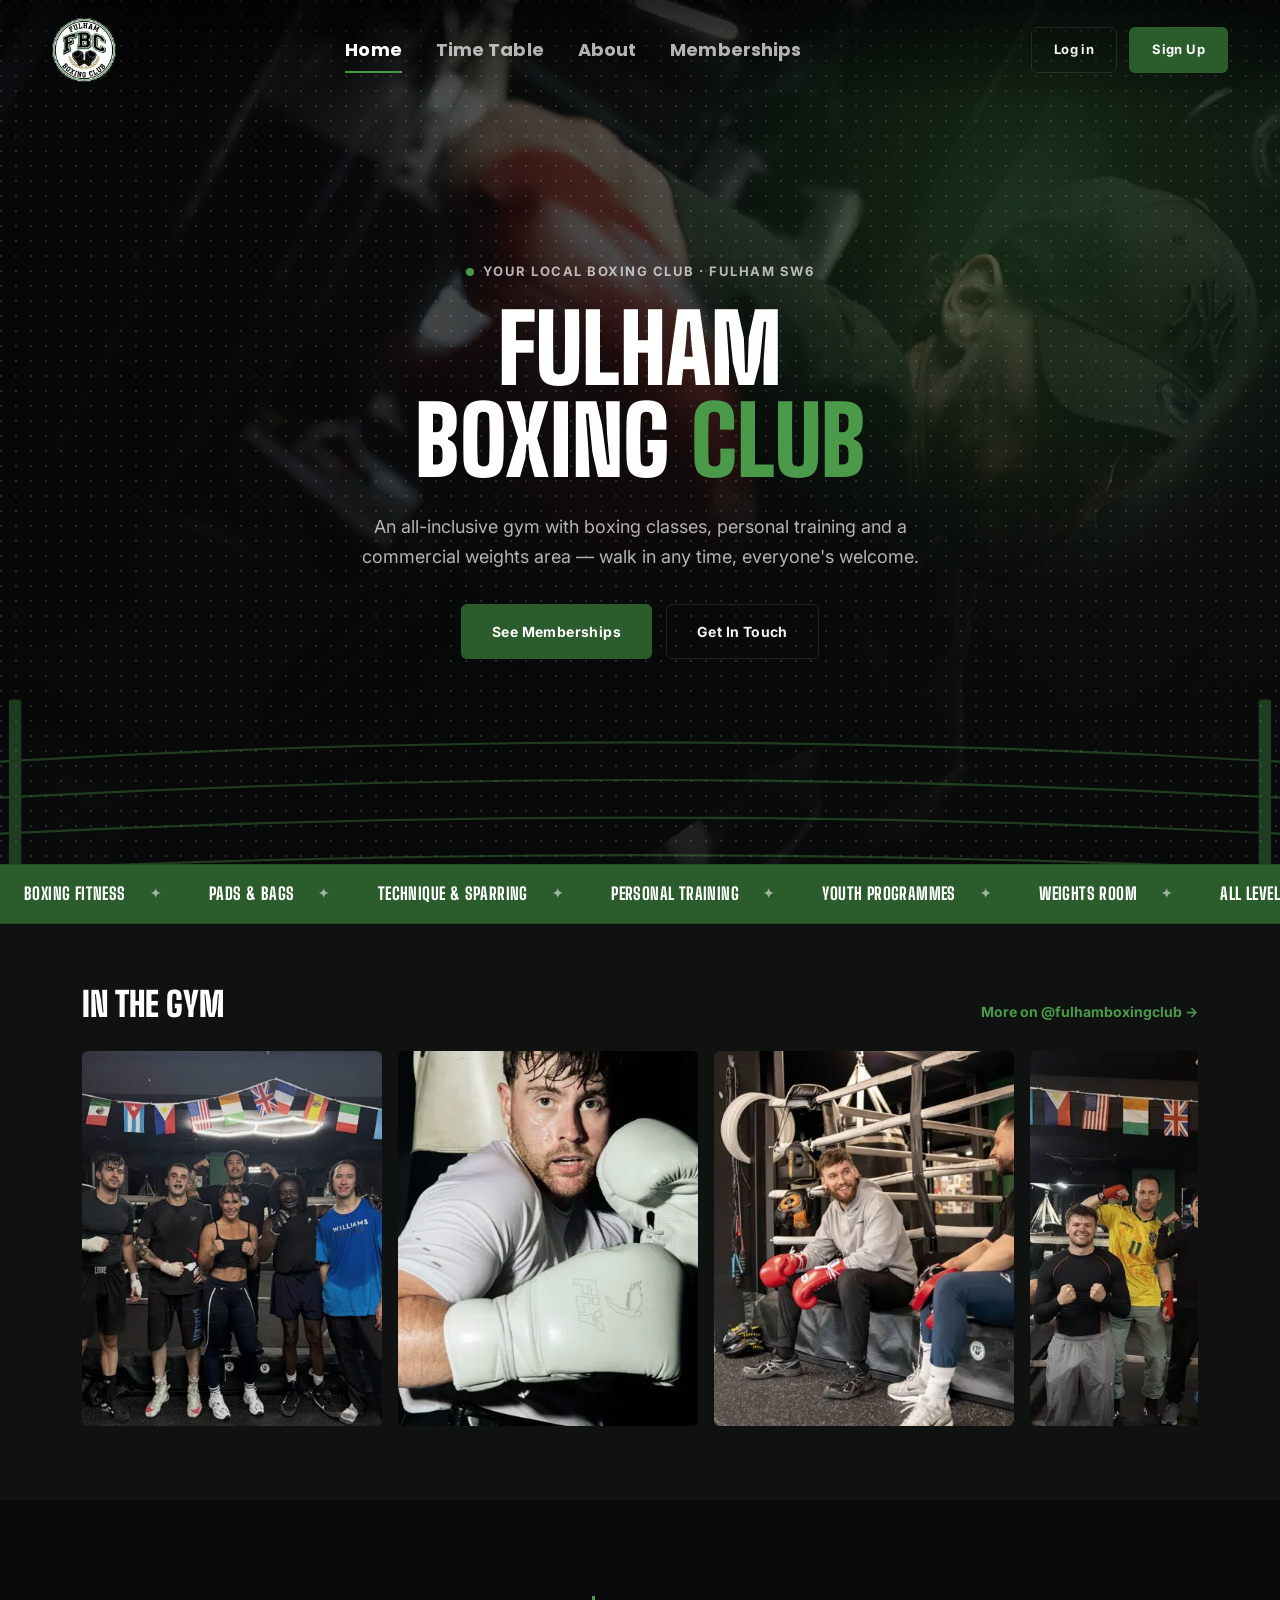
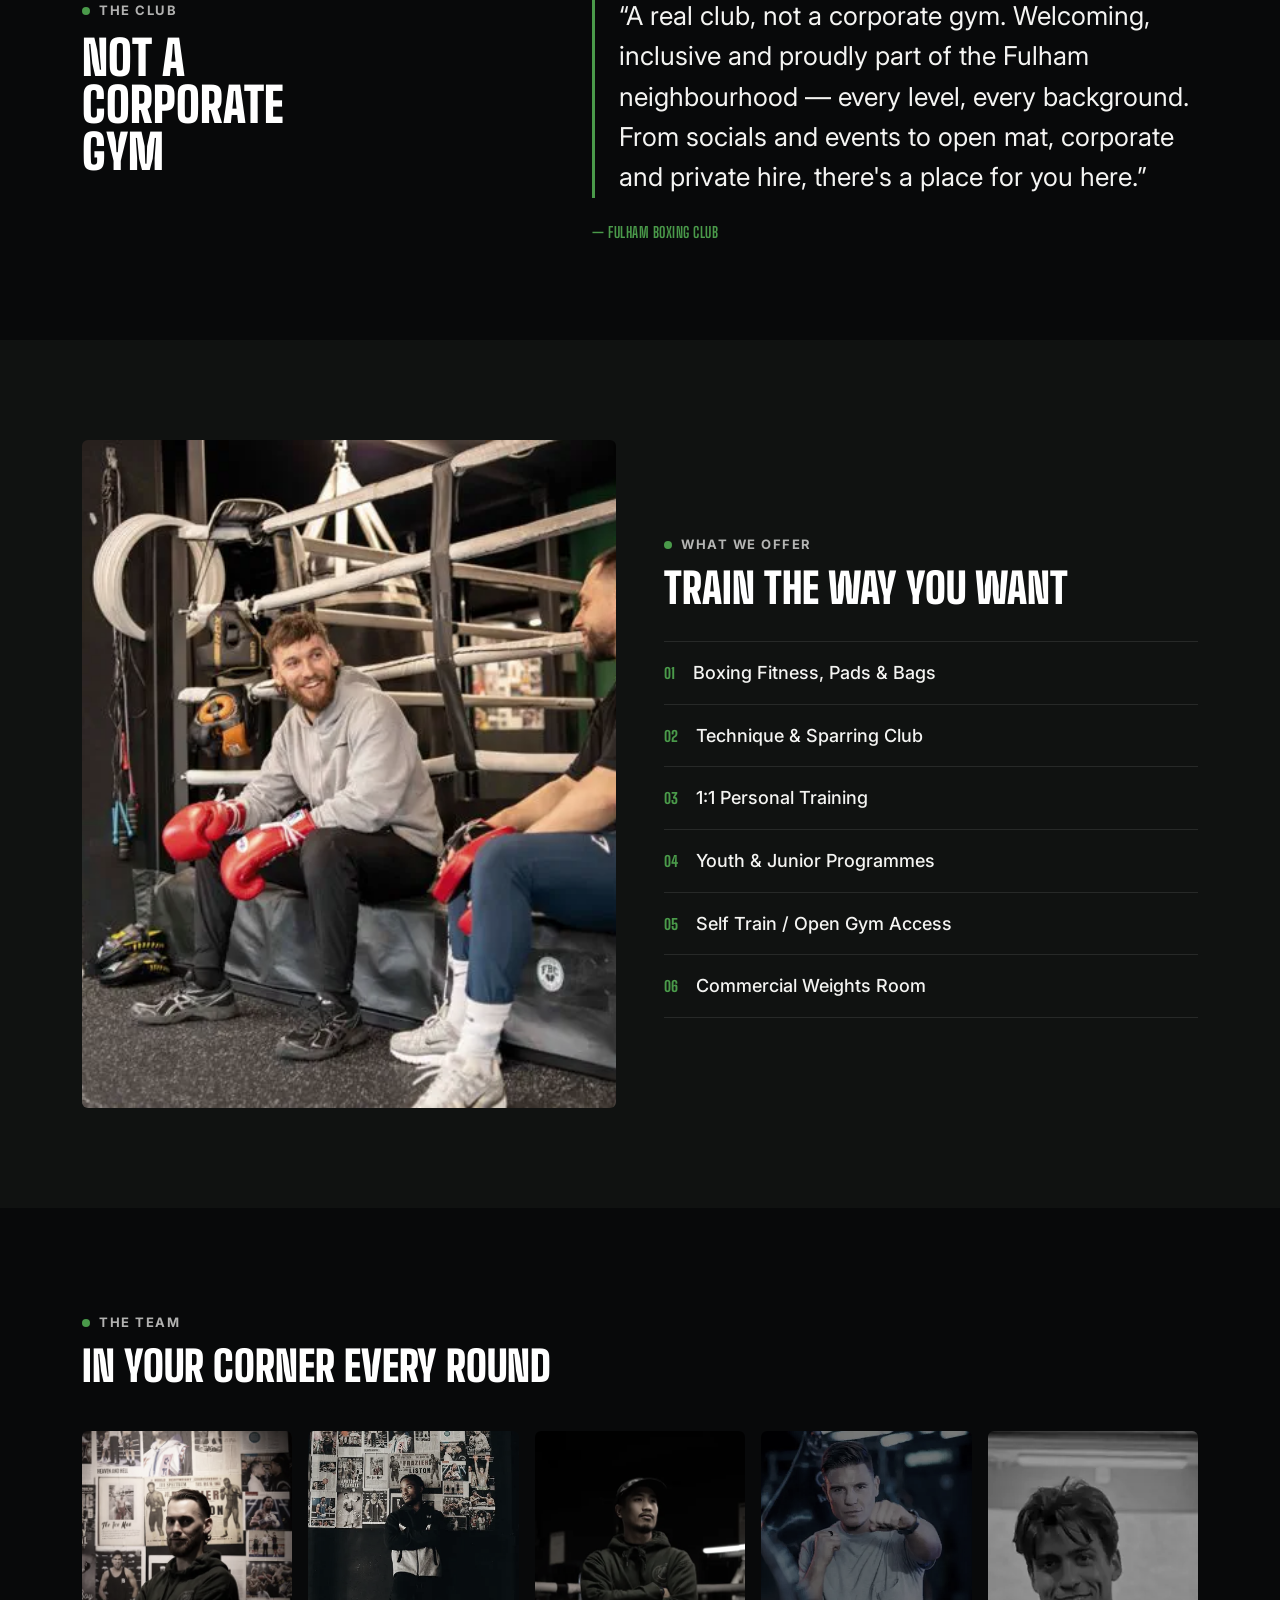
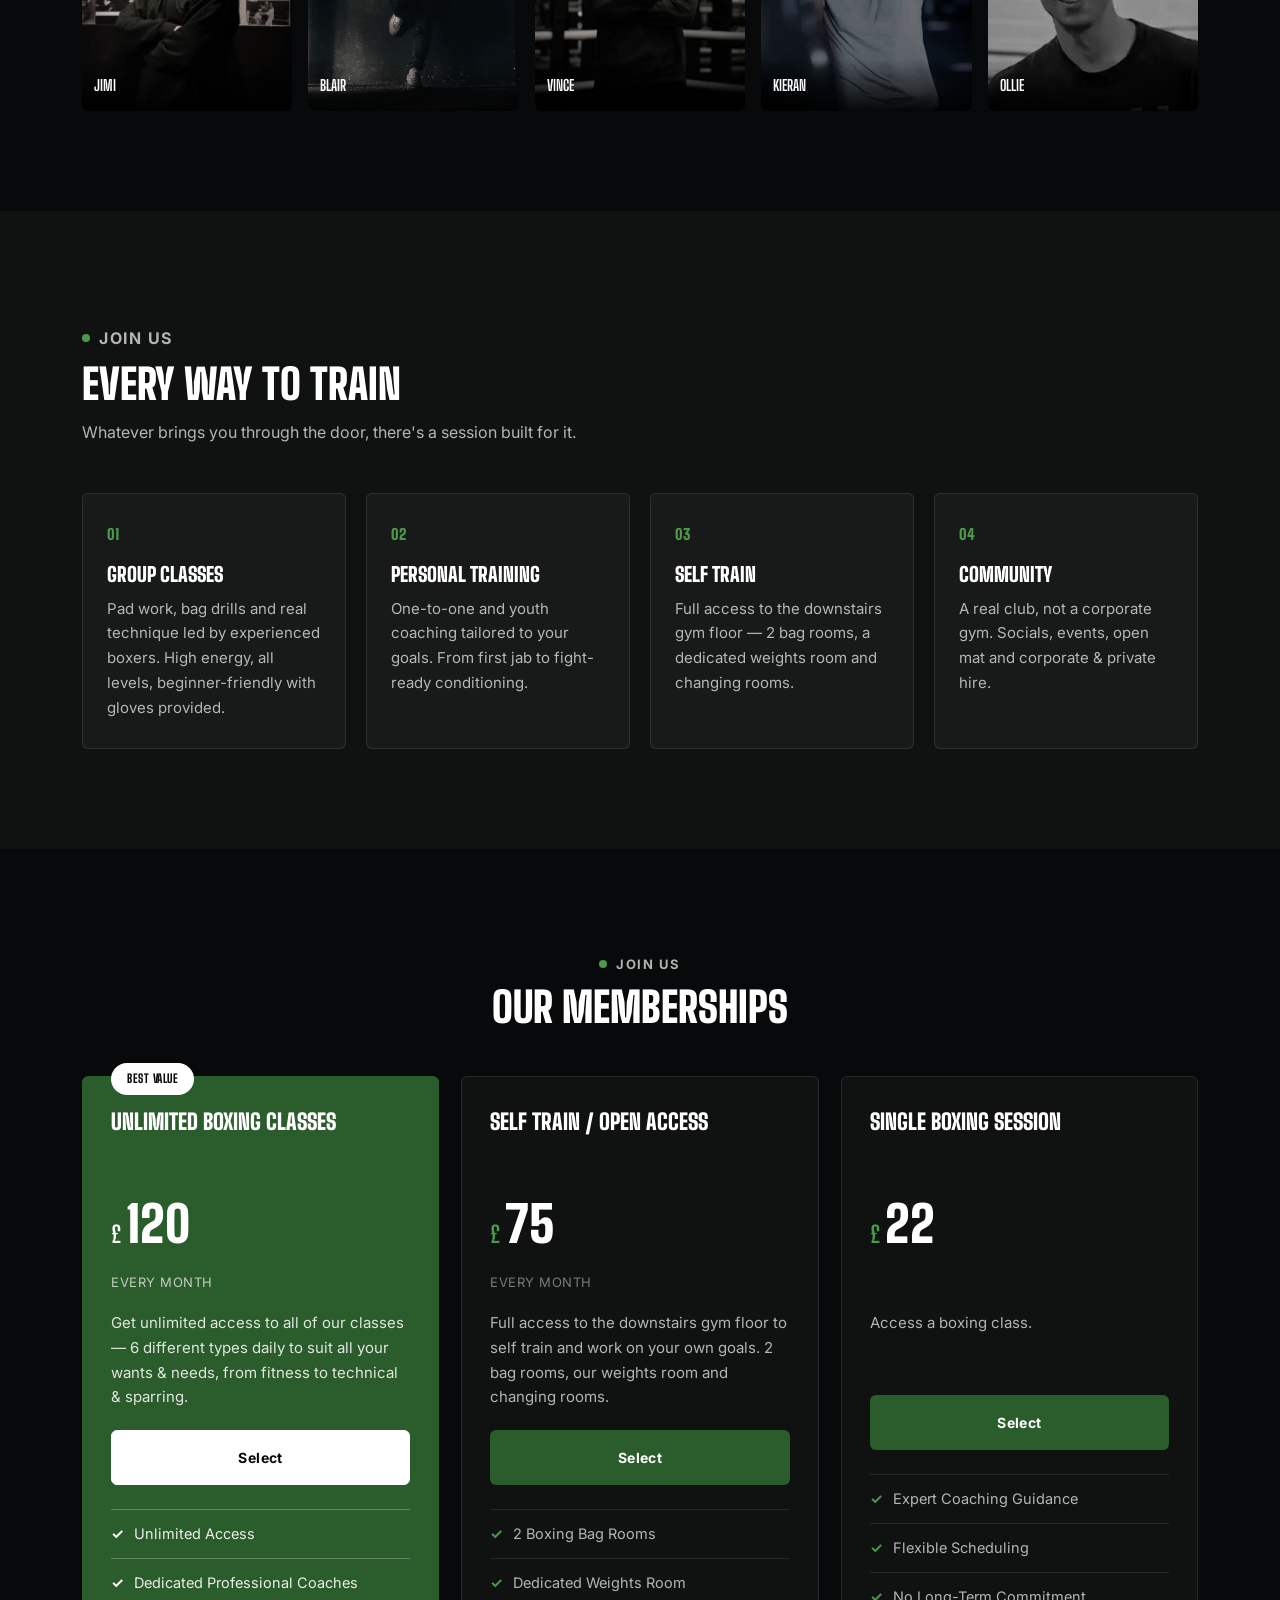
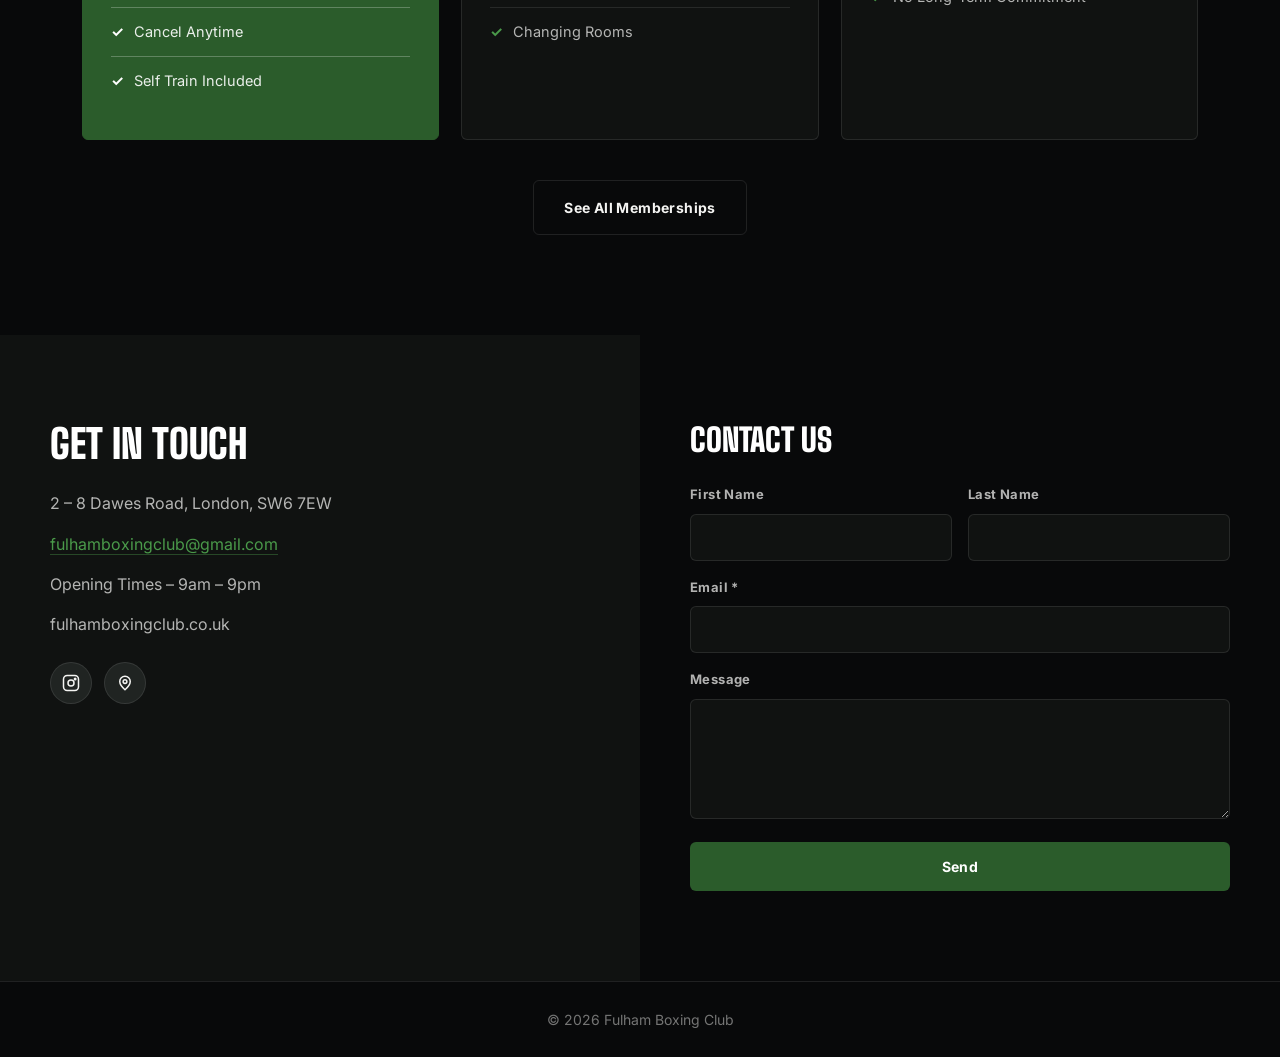
==== index.html @ ffc12f21 "Initial commit: Fulham Boxing Club website Static site for Fulham Boxing Club with boxing-themed her" ====
<!DOCTYPE html>
<html lang="en">
<head>
<meta charset="UTF-8">
<meta name="viewport" content="width=device-width, initial-scale=1.0">
<title>Fulham Boxing Club — Boxing, Personal Training &amp; Community in Fulham</title>
<meta name="description" content="Fulham Boxing Club is an all inclusive gym with Boxing classes, personal training and commercial weights area.">
<link rel="icon" href="assets/img/logo-roundel.webp">
<link rel="preconnect" href="https://fonts.googleapis.com">
<link rel="preconnect" href="https://fonts.gstatic.com" crossorigin>
<link href="https://fonts.googleapis.com/css2?family=Big+Shoulders+Display:wght@700;800;900&family=Inter:wght@400;500;600;700&family=Poppins:wght@600;700&display=swap" rel="stylesheet">
<link rel="stylesheet" href="css/style.css?v=1790343245">
</head>
<body>

<!-- ============ HEADER / NAV ============ -->
<header class="site-header" id="siteHeader">
  <div class="header-inner">
    <a href="index.html" class="brand">
      <img src="assets/img/logo-roundel.webp" alt="Fulham Boxing Club badge">
    </a>

    <nav class="main-nav">
      <a href="index.html" class="active">Home</a>
      <a href="timetable.html">Time Table</a>
      <a href="about.html">About</a>
      <a href="memberships.html">Memberships</a>
    </nav>

    <div class="header-actions">
      <a href="login.html" class="btn btn-outline btn-sm">Log in</a>
      <a href="signup.html" class="btn btn-primary btn-sm">Sign Up</a>
      <button class="burger" id="burger" aria-label="Toggle menu">
        <span></span><span></span><span></span>
      </button>
    </div>
  </div>
</header>

<div class="mobile-overlay" id="mobileOverlay"></div>
<div class="mobile-menu" id="mobileMenu">
  <a href="index.html">Home</a>
  <a href="timetable.html">Time Table</a>
  <a href="about.html">About</a>
  <a href="memberships.html">Memberships</a>
  <a href="login.html">Log in</a>
  <a href="signup.html" class="btn btn-primary">Sign Up</a>
</div>

<!-- ============ HERO ============ -->
<section class="hero">
  <div class="hero-bg">
    <img src="assets/img/hero-home.webp" alt="">
    <div class="hero-bg-overlay"></div>
  </div>
  <div class="hero-texture"></div>
  <svg class="hero-ring" viewBox="0 0 1440 700" preserveAspectRatio="none" aria-hidden="true">
    <path d="M-40 560 Q 720 500 1480 560" fill="none" stroke="currentColor" stroke-width="3"/>
    <path d="M-40 610 Q 720 555 1480 610" fill="none" stroke="currentColor" stroke-width="3"/>
    <path d="M-40 660 Q 720 610 1480 660" fill="none" stroke="currentColor" stroke-width="3"/>
    <path d="M-40 710 Q 720 665 1480 710" fill="none" stroke="currentColor" stroke-width="3"/>
    <rect x="10" y="470" width="14" height="260" rx="4" fill="currentColor"/>
    <rect x="1416" y="470" width="14" height="260" rx="4" fill="currentColor"/>
  </svg>
  <div class="hero-glow"></div>
  <div class="container hero-inner">
    <div class="hero-copy">
      <p class="eyebrow reveal is-visible">Your Local Boxing Club · Fulham SW6</p>
      <h1 class="reveal is-visible reveal-delay-1">Fulham<br>Boxing <span class="accent">Club</span></h1>
      <p class="hero-sub reveal is-visible reveal-delay-2">An all-inclusive gym with boxing classes, personal training and a commercial weights area &mdash; walk in any time, everyone's welcome.</p>
      <div class="hero-ctas reveal is-visible reveal-delay-3">
        <a href="memberships.html" class="btn btn-primary">See Memberships</a>
        <a href="#contact" class="btn btn-outline">Get In Touch</a>
      </div>
    </div>
  </div>
</section>

<!-- ============ TICKER ============ -->
<div class="ticker">
  <div class="ticker-track">
    <span>Boxing Fitness</span><span>Pads &amp; Bags</span><span>Technique &amp; Sparring</span><span>Personal Training</span><span>Youth Programmes</span><span>Weights Room</span><span>All Levels Welcome</span><span>Open 9am–9pm</span>
    <span>Boxing Fitness</span><span>Pads &amp; Bags</span><span>Technique &amp; Sparring</span><span>Personal Training</span><span>Youth Programmes</span><span>Weights Room</span><span>All Levels Welcome</span><span>Open 9am–9pm</span>
  </div>
</div>

<!-- ============ GALLERY (carousel, beneath hero) ============ -->
<section class="gallery">
  <div class="container">
    <div class="gallery-head reveal is-visible">
      <h2>In The Gym</h2>
      <a href="https://instagram.com/fulhamboxingclub" target="_blank" rel="noopener">More on @fulhamboxingclub &rarr;</a>
    </div>
    <div class="gallery-strip">
      <a href="https://instagram.com/fulhamboxingclub" target="_blank" rel="noopener"><img src="assets/insta/insta-1.webp" alt="Fulham Boxing Club on Instagram" loading="lazy"></a>
      <a href="https://instagram.com/fulhamboxingclub" target="_blank" rel="noopener"><img src="assets/insta/insta-2.webp" alt="Fulham Boxing Club on Instagram" loading="lazy"></a>
      <a href="https://instagram.com/fulhamboxingclub" target="_blank" rel="noopener"><img src="assets/insta/insta-3.webp" alt="Fulham Boxing Club on Instagram" loading="lazy"></a>
      <a href="https://instagram.com/fulhamboxingclub" target="_blank" rel="noopener"><img src="assets/insta/insta-4.webp" alt="Fulham Boxing Club on Instagram" loading="lazy"></a>
      <a href="https://instagram.com/fulhamboxingclub" target="_blank" rel="noopener"><img src="assets/insta/insta-5.webp" alt="Fulham Boxing Club on Instagram" loading="lazy"></a>
      <a href="https://instagram.com/fulhamboxingclub" target="_blank" rel="noopener"><img src="assets/team/coach-3.webp" alt="Coach at Fulham Boxing Club" loading="lazy"></a>
    </div>
  </div>
</section>

<!-- ============ THE CLUB / PROMISE ============ -->
<section class="promise">
  <div class="container promise-grid">
    <div class="reveal">
      <p class="eyebrow">The Club</p>
      <h2>Not A<br>Corporate<br>Gym</h2>
    </div>
    <div class="reveal reveal-delay-1">
      <blockquote>
        &ldquo;A real club, not a corporate gym. Welcoming, inclusive and proudly part of the Fulham neighbourhood &mdash; every level, every background. From socials and events to open mat, corporate and private hire, there's a place for you here.&rdquo;
      </blockquote>
      <cite>&mdash; Fulham Boxing Club</cite>
    </div>
  </div>
</section>

<!-- ============ WHAT WE OFFER ============ -->
<section class="offer">
  <div class="container offer-grid">
    <div class="offer-media reveal">
      <img src="assets/insta/insta-3.webp" alt="Inside Fulham Boxing Club" loading="lazy">
    </div>
    <div class="reveal reveal-delay-1">
      <p class="eyebrow">What We Offer</p>
      <h2>Train The Way You Want</h2>
      <ul class="offer-list">
        <li><span class="num">01</span><span>Boxing Fitness, Pads &amp; Bags</span></li>
        <li><span class="num">02</span><span>Technique &amp; Sparring Club</span></li>
        <li><span class="num">03</span><span>1:1 Personal Training</span></li>
        <li><span class="num">04</span><span>Youth &amp; Junior Programmes</span></li>
        <li><span class="num">05</span><span>Self Train / Open Gym Access</span></li>
        <li><span class="num">06</span><span>Commercial Weights Room</span></li>
      </ul>
    </div>
  </div>
</section>

<!-- ============ COACHES / TEAM ============ -->
<section class="coaches">
  <div class="container">
    <div class="coaches-head reveal">
      <p class="eyebrow">The Team</p>
      <h2>In Your Corner Every Round</h2>
    </div>

    <div class="team-grid">
      <div class="team-card reveal"><img src="assets/team/coach-5.webp" alt="Coach Jimi" loading="lazy"><span class="name">Jimi</span></div>
      <div class="team-card reveal reveal-delay-1"><img src="assets/team/coach-4.webp" alt="Coach Blair" loading="lazy"><span class="name">Blair</span></div>
      <div class="team-card reveal reveal-delay-2"><img src="assets/team/coach-6.webp" alt="Coach Vince" loading="lazy"><span class="name">Vince</span></div>
      <div class="team-card reveal reveal-delay-3"><img src="assets/team/coach-1.webp" alt="Coach Kieran" loading="lazy"><span class="name">Kieran</span></div>
      <div class="team-card reveal reveal-delay-4"><img src="assets/team/coach-3.webp" alt="Coach Ollie" loading="lazy"><span class="name">Ollie</span></div>
    </div>
  </div>
</section>

<!-- ============ WHO IT'S FOR ============ -->
<section class="for-you">
  <div class="container">
    <div class="for-you-head reveal">
      <p class="eyebrow">Join Us</p>
      <h2>Every Way To Train</h2>
      <p>Whatever brings you through the door, there's a session built for it.</p>
    </div>
    <div class="for-grid">
      <div class="for-card reveal">
        <span class="num">01</span>
        <h3>Group Classes</h3>
        <p>Pad work, bag drills and real technique led by experienced boxers. High energy, all levels, beginner-friendly with gloves provided.</p>
      </div>
      <div class="for-card reveal reveal-delay-1">
        <span class="num">02</span>
        <h3>Personal Training</h3>
        <p>One-to-one and youth coaching tailored to your goals. From first jab to fight-ready conditioning.</p>
      </div>
      <div class="for-card reveal reveal-delay-2">
        <span class="num">03</span>
        <h3>Self Train</h3>
        <p>Full access to the downstairs gym floor &mdash; 2 bag rooms, a dedicated weights room and changing rooms.</p>
      </div>
      <div class="for-card reveal reveal-delay-3">
        <span class="num">04</span>
        <h3>Community</h3>
        <p>A real club, not a corporate gym. Socials, events, open mat and corporate &amp; private hire.</p>
      </div>
    </div>
  </div>
</section>

<!-- ============ MEMBERSHIPS ============ -->
<section class="memberships" id="memberships">
  <div class="container">
    <div class="memberships-head reveal">
      <p class="eyebrow center">Join Us</p>
      <h2>Our Memberships</h2>
    </div>

    <div class="pricing-grid">
      <div class="price-card highlight reveal">
        <span class="badge">Best Value</span>
        <h3>Unlimited Boxing Classes</h3>
        <div class="amount"><span class="currency">£</span><span class="num">120</span></div>
        <p class="cadence">Every month</p>
        <p class="price-desc">Get unlimited access to all of our classes &mdash; 6 different types daily to suit all your wants &amp; needs, from fitness to technical &amp; sparring.</p>
        <a href="memberships.html" class="btn btn-outline btn-block" style="background:var(--white);color:var(--bg);border-color:var(--white);">Select</a>
        <ul class="perks">
          <li>Unlimited Access</li>
          <li>Dedicated Professional Coaches</li>
          <li>Cancel Anytime</li>
          <li>Self Train Included</li>
        </ul>
      </div>

      <div class="price-card reveal reveal-delay-1">
        <h3>Self Train / Open Access</h3>
        <div class="amount"><span class="currency">£</span><span class="num">75</span></div>
        <p class="cadence">Every month</p>
        <p class="price-desc">Full access to the downstairs gym floor to self train and work on your own goals. 2 bag rooms, our weights room and changing rooms.</p>
        <a href="memberships.html" class="btn btn-primary btn-block">Select</a>
        <ul class="perks">
          <li>2 Boxing Bag Rooms</li>
          <li>Dedicated Weights Room</li>
          <li>Changing Rooms</li>
        </ul>
      </div>

      <div class="price-card reveal reveal-delay-2">
        <h3>Single Boxing Session</h3>
        <div class="amount"><span class="currency">£</span><span class="num">22</span></div>
        <p class="cadence">&nbsp;</p>
        <p class="price-desc">Access a boxing class.</p>
        <a href="memberships.html" class="btn btn-primary btn-block">Select</a>
        <ul class="perks">
          <li>Expert Coaching Guidance</li>
          <li>Flexible Scheduling</li>
          <li>No Long-Term Commitment</li>
        </ul>
      </div>
    </div>

    <div class="memberships-cta reveal">
      <a href="memberships.html" class="btn btn-outline">See All Memberships</a>
    </div>
  </div>
</section>

<!-- ============ CONTACT ============ -->
<section class="contact" id="contact">
  <div class="contact-info reveal">
    <h2>Get In Touch</h2>
    <p>2 – 8 Dawes Road, London, SW6 7EW</p>
    <p><a class="email" href="mailto:fulhamboxingclub@gmail.com">fulhamboxingclub@gmail.com</a></p>
    <p>Opening Times – 9am – 9pm</p>
    <p>fulhamboxingclub.co.uk</p>
    <div class="contact-links">
      <a class="social-icon" href="https://instagram.com/fulhamboxingclub" target="_blank" rel="noopener" aria-label="Instagram">
        <svg width="18" height="18" viewBox="0 0 24 24" fill="none" stroke="currentColor" stroke-width="2"><rect x="2" y="2" width="20" height="20" rx="5"/><circle cx="12" cy="12" r="4"/><circle cx="17.5" cy="6.5" r="1"/></svg>
      </a>
      <a class="social-icon" href="https://maps.google.com/?q=2-8+Dawes+Road+London+SW6+7EW" target="_blank" rel="noopener" aria-label="Directions">
        <svg width="18" height="18" viewBox="0 0 24 24" fill="none" stroke="currentColor" stroke-width="2"><path d="M12 21s-7-6.2-7-11a7 7 0 0 1 14 0c0 4.8-7 11-7 11z"/><circle cx="12" cy="10" r="2.5"/></svg>
      </a>
    </div>
  </div>
  <div class="contact-form reveal reveal-delay-1">
    <h2>Contact Us</h2>
    <form id="contactForm" onsubmit="event.preventDefault(); alert('Thanks — this form is a placeholder for now.');">
      <div class="form-row">
        <div class="field">
          <label for="fname">First Name</label>
          <input type="text" id="fname" name="fname">
        </div>
        <div class="field">
          <label for="lname">Last Name</label>
          <input type="text" id="lname" name="lname">
        </div>
      </div>
      <div class="field">
        <label for="email">Email *</label>
        <input type="email" id="email" name="email" required>
      </div>
      <div class="field">
        <label for="message">Message</label>
        <textarea id="message" name="message"></textarea>
      </div>
      <button type="submit" class="btn btn-primary btn-block">Send</button>
    </form>
  </div>
</section>

<!-- ============ FOOTER ============ -->
<footer class="site-footer">
  &copy; 2026 Fulham Boxing Club
</footer>

<script src="js/script.js?v=1790343245"></script>
</body>
</html>
---- css/style.css ----
/* ============================================
   Fulham Boxing Club — v2 redesign
   Structural DNA: Blair De Flair PT site
   Brand palette: FBC's own black / white / army green
   ============================================ */

:root {
  --bg: #08090a;
  --panel-1: #101211;
  --panel-2: #171a18;
  --panel-3: #202422;
  --line: rgba(244, 244, 242, 0.1);

  --green: #2b5c2b;
  --green-light: #4a9a4a;
  --green-dark: #163016;
  --white: #ffffff;
  --off-white: #f4f4f2;
  --text: #f4f4f2;
  --text-dim: rgba(244, 244, 242, 0.72);
  --text-faint: rgba(244, 244, 242, 0.46);

  --font-display: "Big Shoulders Display", Impact, sans-serif;
  --font-body: "Inter", system-ui, -apple-system, sans-serif;
  --font-nav: "Poppins", var(--font-body);

  --radius: 6px;
  --ease: cubic-bezier(0.4, 0, 0.2, 1);
}

* { box-sizing: border-box; margin: 0; padding: 0; }
html { scroll-behavior: smooth; }

body {
  font-family: var(--font-body);
  background: var(--bg);
  color: var(--text);
  font-size: 16px;
  line-height: 1.65;
  -webkit-font-smoothing: antialiased;
  overflow-x: hidden;
}

img { max-width: 100%; display: block; }
a { text-decoration: none; color: inherit; }
ul { list-style: none; }
button { font-family: var(--font-body); cursor: pointer; }

.container {
  max-width: 1180px;
  margin: 0 auto;
  padding: 0 32px;
}

h1, h2, h3 {
  font-family: var(--font-display);
  font-weight: 900;
  text-transform: uppercase;
  line-height: 0.98;
  letter-spacing: 0;
}

.accent { color: var(--green-light); }

.eyebrow {
  display: inline-flex;
  align-items: center;
  gap: 9px;
  font-size: 13px;
  font-weight: 700;
  letter-spacing: 1.5px;
  text-transform: uppercase;
  color: var(--text-dim);
  margin-bottom: 12px;
}
.eyebrow::before {
  content: "";
  width: 8px;
  height: 8px;
  border-radius: 50%;
  background: var(--green-light);
  flex-shrink: 0;
}
.eyebrow.center { justify-content: center; }

.reveal {
  opacity: 0;
  transform: translateY(28px);
  transition: opacity 0.8s var(--ease), transform 0.8s var(--ease);
}
.reveal.is-visible { opacity: 1; transform: translateY(0); }
.reveal-delay-1 { transition-delay: 0.1s; }
.reveal-delay-2 { transition-delay: 0.2s; }
.reveal-delay-3 { transition-delay: 0.3s; }
.reveal-delay-4 { transition-delay: 0.4s; }

/* ---------- Buttons ---------- */
.btn {
  display: inline-flex;
  align-items: center;
  justify-content: center;
  gap: 8px;
  padding: 15px 30px;
  border-radius: var(--radius);
  font-weight: 700;
  font-size: 14px;
  letter-spacing: 0.4px;
  border: 1.5px solid transparent;
  transition: transform 0.3s var(--ease), box-shadow 0.3s var(--ease), background 0.3s var(--ease), color 0.3s var(--ease), border-color .3s var(--ease);
  white-space: nowrap;
}
.btn-primary {
  background: var(--green);
  color: var(--white);
}
.btn-primary:hover {
  background: var(--green-light);
  transform: translateY(-2px);
  box-shadow: 0 12px 28px rgba(74, 154, 74, 0.3);
}
.btn-outline {
  background: transparent;
  color: var(--text);
  border-color: var(--line);
}
.btn-outline:hover {
  border-color: var(--green-light);
  color: var(--green-light);
  transform: translateY(-2px);
}
.btn-block { width: 100%; }
.btn-sm { padding: 11px 22px; font-size: 13px; }

/* ---------- Header ---------- */
.site-header {
  position: fixed;
  top: 0; left: 0; right: 0;
  z-index: 1000;
  height: 100px;
  display: flex;
  align-items: center;
  transition: background 0.35s var(--ease), height 0.35s var(--ease), box-shadow 0.35s var(--ease);
}
.site-header::before {
  content: "";
  position: absolute;
  inset: 0;
  background: linear-gradient(to bottom, rgba(0,0,0,0.6) 0%, rgba(0,0,0,0) 100%);
  transition: opacity 0.35s var(--ease);
  z-index: -1;
}
.site-header.scrolled {
  height: 82px;
  background: rgba(8, 9, 10, 0.92);
  backdrop-filter: blur(10px);
  box-shadow: 0 4px 24px rgba(0,0,0,0.3);
  border-bottom: 1px solid var(--line);
}
.site-header.scrolled::before { opacity: 0; }
.site-header.scrolled .brand img { width: 52px; height: 52px; }

.header-inner {
  width: 100%;
  max-width: 1240px;
  margin: 0 auto;
  padding: 0 32px;
  display: flex;
  align-items: center;
  justify-content: space-between;
  gap: 24px;
}

.brand { display: flex; align-items: center; flex-shrink: 0; }
.brand img {
  width: 64px;
  height: 64px;
  border-radius: 50%;
  transition: width 0.35s var(--ease), height 0.35s var(--ease);
}

.main-nav { display: flex; align-items: center; gap: 34px; }
.main-nav a {
  font-family: var(--font-nav);
  font-weight: 700;
  font-size: 18px;
  letter-spacing: 0.1px;
  color: var(--text-dim);
  position: relative;
  padding: 6px 0;
  transition: color 0.25s var(--ease);
}
.main-nav a::after {
  content: "";
  position: absolute;
  left: 0; bottom: -2px;
  width: 0; height: 2px;
  background: var(--green-light);
  transition: width 0.3s var(--ease);
}
.main-nav a:hover, .main-nav a.active { color: var(--white); }
.main-nav a:hover::after, .main-nav a.active::after { width: 100%; }

.header-actions { display: flex; align-items: center; gap: 12px; flex-shrink: 0; }

.burger {
  display: none;
  flex-direction: column;
  gap: 5px;
  background: none;
  border: none;
  padding: 8px;
  z-index: 1100;
}
.burger span { width: 26px; height: 2px; background: var(--white); transition: transform 0.3s var(--ease), opacity 0.3s var(--ease); }
.burger.open span:nth-child(1) { transform: translateY(7px) rotate(45deg); }
.burger.open span:nth-child(2) { opacity: 0; }
.burger.open span:nth-child(3) { transform: translateY(-7px) rotate(-45deg); }

.mobile-menu {
  position: fixed;
  top: 0; right: 0;
  width: min(80vw, 340px);
  height: 100vh;
  background: var(--panel-1);
  border-left: 1px solid var(--line);
  z-index: 1050;
  display: flex;
  flex-direction: column;
  align-items: flex-start;
  gap: 24px;
  padding: 120px 40px 40px;
  transform: translateX(100%);
  transition: transform 0.4s var(--ease);
}
.mobile-menu.open { transform: translateX(0); }
.mobile-menu a {
  font-family: var(--font-nav);
  font-weight: 700;
  font-size: 22px;
  color: var(--white);
}
.mobile-menu a:hover { color: var(--green-light); }
.mobile-overlay {
  position: fixed; inset: 0;
  background: rgba(0,0,0,0.6);
  z-index: 1040;
  opacity: 0; pointer-events: none;
  transition: opacity 0.4s var(--ease);
}
.mobile-overlay.open { opacity: 1; pointer-events: auto; }

/* ---------- Hero ---------- */
.hero {
  position: relative;
  min-height: 96vh;
  display: flex;
  align-items: center;
  background: var(--bg);
  overflow: hidden;
  padding: 120px 0 64px;
}
.hero-bg {
  position: absolute;
  inset: 0;
  z-index: 0;
  overflow: hidden;
}
.hero-bg img {
  width: 100%;
  height: 100%;
  object-fit: cover;
  object-position: 62% 42%;
  filter: saturate(0.9) brightness(0.72);
}
.hero-bg-overlay {
  position: absolute;
  inset: 0;
  background:
    linear-gradient(180deg, rgba(8,9,10,0.4) 0%, rgba(8,9,10,0.6) 55%, rgba(8,9,10,0.85) 100%),
    linear-gradient(100deg, rgba(8,9,10,0.35) 0%, rgba(43,92,43,0.18) 100%);
}
.hero-texture {
  position: absolute;
  inset: 0;
  z-index: 0;
  opacity: 0.14;
  background-image: radial-gradient(circle at 1px 1px, var(--text) 1px, transparent 0);
  background-size: 15px 15px;
  pointer-events: none;
}
.hero-ring {
  position: absolute;
  left: 0;
  right: 0;
  bottom: 0;
  width: 100%;
  height: 58%;
  min-height: 300px;
  z-index: 0;
  color: var(--green-light);
  opacity: 0.35;
  pointer-events: none;
}
.hero-glow {
  position: absolute;
  top: -20%;
  right: -10%;
  width: 60vw;
  height: 60vw;
  max-width: 800px;
  max-height: 800px;
  z-index: 1;
  background: radial-gradient(circle, rgba(74,154,74,0.22) 0%, rgba(74,154,74,0) 70%);
  pointer-events: none;
}
.hero-inner {
  position: relative;
  z-index: 2;
  display: flex;
  flex-direction: column;
  align-items: center;
  text-align: center;
}
.hero-copy {
  position: relative;
  z-index: 3;
  max-width: 720px;
  display: flex;
  flex-direction: column;
  align-items: center;
}
.hero-copy h1 {
  font-size: clamp(50px, 7.4vw, 108px);
  color: var(--white);
  margin-top: 8px;
}
.hero-sub {
  max-width: 560px;
  margin-top: 24px;
  color: var(--text-dim);
  font-size: 18px;
}
.hero-ctas {
  margin-top: 32px;
  display: flex;
  justify-content: center;
  gap: 14px;
  flex-wrap: wrap;
}
/* ---------- Gallery / carousel strip ---------- */
.gallery {
  background: var(--panel-1);
  padding: 64px 0;
}
.gallery-head {
  display: flex;
  align-items: baseline;
  justify-content: space-between;
  flex-wrap: wrap;
  gap: 14px;
  margin-bottom: 28px;
}
.gallery-head h2 { font-size: clamp(24px, 3vw, 34px); color: var(--white); }
.gallery-head a {
  font-size: 14px;
  font-weight: 700;
  color: var(--green-light);
}
.gallery-strip {
  display: flex;
  gap: 16px;
  overflow-x: auto;
  scroll-snap-type: x mandatory;
  padding-bottom: 10px;
  scrollbar-width: thin;
  scrollbar-color: var(--green) transparent;
}
.gallery-strip::-webkit-scrollbar { height: 7px; }
.gallery-strip::-webkit-scrollbar-track { background: transparent; }
.gallery-strip::-webkit-scrollbar-thumb { background: var(--green); border-radius: 10px; }
.gallery-strip a {
  flex: 0 0 auto;
  width: min(300px, 70vw);
  aspect-ratio: 4/5;
  border-radius: var(--radius);
  overflow: hidden;
  display: block;
  scroll-snap-align: start;
}
.gallery-strip img,
.gallery-strip video {
  width: 100%; height: 100%; object-fit: cover;
  filter: grayscale(20%);
  transition: transform 0.5s var(--ease), filter 0.5s var(--ease);
}
.gallery-strip a:hover img,
.gallery-strip a:hover video { transform: scale(1.06); filter: grayscale(0%); }

/* ---------- Ticker ---------- */
.ticker {
  position: relative;
  background: var(--green);
  padding: 15px 0;
  overflow: hidden;
  border-top: 1px solid rgba(0,0,0,0.2);
  border-bottom: 1px solid rgba(0,0,0,0.2);
}
.ticker-track {
  display: flex;
  width: max-content;
  animation: tickerScroll 32s linear infinite;
}
.ticker-track span {
  font-family: var(--font-display);
  font-weight: 800;
  font-size: 17px;
  letter-spacing: 0.4px;
  text-transform: uppercase;
  color: var(--white);
  padding: 0 24px;
  white-space: nowrap;
  display: inline-flex;
  align-items: center;
  gap: 24px;
}
.ticker-track span::after { content: "✦"; color: rgba(255,255,255,0.55); font-size: 13px; }
@keyframes tickerScroll {
  from { transform: translateX(0); }
  to { transform: translateX(-50%); }
}

/* ---------- Section basics ---------- */
section { position: relative; }
.section-pad { padding: 90px 0; }
.eyebrow-block { margin-bottom: 18px; }

/* ---------- Promise / quote ---------- */
.promise {
  background: var(--bg);
  padding: 96px 0;
}
.promise-grid {
  display: grid;
  grid-template-columns: 1fr 1.3fr;
  gap: 44px;
  align-items: start;
}
.promise h2 {
  font-size: clamp(30px, 4vw, 48px);
  color: var(--white);
}
.promise blockquote {
  font-size: clamp(20px, 2.4vw, 26px);
  font-weight: 400;
  line-height: 1.55;
  color: var(--text);
  border-left: 3px solid var(--green-light);
  padding-left: 24px;
  max-width: 62ch;
}
.promise cite {
  display: block;
  margin-top: 22px;
  font-style: normal;
  font-family: var(--font-display);
  font-weight: 700;
  letter-spacing: 0.5px;
  text-transform: uppercase;
  font-size: 15px;
  color: var(--green-light);
}

/* ---------- Offer / numbered portfolio ---------- */
.offer { background: var(--panel-1); padding: 100px 0; }
.offer-grid {
  display: grid;
  grid-template-columns: 1fr 1fr;
  gap: 48px;
  align-items: center;
}
.offer-media {
  position: relative;
  border-radius: var(--radius);
  overflow: hidden;
  aspect-ratio: 4/5;
}
.offer-media img { width: 100%; height: 100%; object-fit: cover; filter: grayscale(20%); }
.offer h2 {
  font-size: clamp(28px, 3.6vw, 42px);
  color: var(--white);
  margin-bottom: 32px;
}
.offer-list li {
  display: flex;
  align-items: baseline;
  gap: 18px;
  padding: 16px 0;
  border-top: 1px solid var(--line);
  font-size: 18px;
  font-weight: 500;
}
.offer-list li:last-child { border-bottom: 1px solid var(--line); }
.offer-list .num {
  font-family: var(--font-display);
  font-weight: 800;
  color: var(--green-light);
  font-size: 15px;
  flex-shrink: 0;
}

/* ---------- Coaches / team ---------- */
.coaches { background: var(--bg); padding: 100px 0; }
.coaches-head { max-width: 640px; margin-bottom: 44px; }
.coaches-head h2 { font-size: clamp(28px, 3.6vw, 42px); color: var(--white); }
.team-grid {
  display: grid;
  grid-template-columns: repeat(5, 1fr);
  gap: 16px;
}
.team-card {
  position: relative;
  border-radius: var(--radius);
  overflow: hidden;
  aspect-ratio: 3/4;
}
.team-card img {
  width: 100%; height: 100%; object-fit: cover;
  filter: grayscale(60%);
  transition: transform 0.6s var(--ease), filter 0.6s var(--ease);
}
.team-card:hover img { transform: scale(1.08); filter: grayscale(0%); }
.team-card .name {
  position: absolute; left: 0; right: 0; bottom: 0;
  padding: 14px 12px;
  background: linear-gradient(to top, rgba(0,0,0,0.9), transparent);
  font-family: var(--font-display);
  font-weight: 700;
  text-transform: uppercase;
  font-size: 15px;
  color: var(--white);
}

/* ---------- Who it's for / offerings cards ---------- */
.for-you { background: var(--panel-1); padding: 100px 0; }
.for-you-head { max-width: 560px; margin-bottom: 48px; }
.for-you-head h2 { font-size: clamp(28px, 3.6vw, 42px); color: var(--white); }
.for-you-head p { margin-top: 14px; color: var(--text-dim); font-size: 16px; }
.for-grid {
  display: grid;
  grid-template-columns: repeat(4, 1fr);
  gap: 20px;
}
.for-card {
  background: var(--panel-2);
  border: 1px solid var(--line);
  border-radius: var(--radius);
  padding: 28px 24px;
  transition: transform 0.35s var(--ease), border-color 0.35s var(--ease), background 0.35s var(--ease);
}
.for-card:hover {
  transform: translateY(-6px);
  border-color: var(--green-light);
  background: var(--panel-3);
}
.for-card .num {
  font-family: var(--font-display);
  font-weight: 900;
  font-size: 15px;
  color: var(--green-light);
  margin-bottom: 18px;
  display: block;
}
.for-card h3 {
  font-family: var(--font-display);
  font-size: 20px;
  color: var(--white);
  margin-bottom: 12px;
}
.for-card p { font-size: 15px; color: var(--text-dim); }

/* ---------- Memberships / pricing ---------- */
.memberships { background: var(--bg); padding: 100px 0; }
.memberships-head { text-align: center; max-width: 560px; margin: 0 auto 48px; }
.memberships-head h2 { font-size: clamp(28px, 3.6vw, 42px); color: var(--white); }
.pricing-grid {
  display: grid;
  grid-template-columns: repeat(3, 1fr);
  gap: 22px;
}
.price-card {
  position: relative;
  background: var(--panel-1);
  border: 1px solid var(--line);
  border-radius: var(--radius);
  padding: 34px 28px;
  transition: transform 0.4s var(--ease), box-shadow 0.4s var(--ease);
}
.price-card:hover { transform: translateY(-8px); box-shadow: 0 24px 48px rgba(0,0,0,0.4); }
.price-card.highlight {
  background: var(--green);
  border-color: var(--green);
}
.price-card .badge {
  position: absolute; top: -14px; left: 28px;
  background: var(--white);
  color: var(--bg);
  font-family: var(--font-display);
  font-weight: 800;
  font-size: 12px;
  letter-spacing: 0.5px;
  text-transform: uppercase;
  padding: 6px 16px;
  border-radius: 30px;
}
.price-card h3 {
  font-family: var(--font-display);
  font-size: 22px;
  color: var(--white);
  margin-bottom: 18px;
  min-height: 54px;
}
.price-card .amount { display: flex; align-items: baseline; gap: 4px; }
.price-card .amount .currency { font-family: var(--font-display); font-size: 23px; font-weight: 700; color: var(--green-light); }
.price-card.highlight .amount .currency { color: var(--white); }
.price-card .amount .num { font-family: var(--font-display); font-size: 50px; font-weight: 900; color: var(--white); }
.price-card .cadence { color: var(--text-faint); font-size: 13px; margin: 6px 0 18px; text-transform: uppercase; letter-spacing: 0.5px; }
.price-card.highlight .cadence { color: rgba(255,255,255,0.7); }
.price-card .price-desc { color: var(--text-dim); font-size: 15px; margin-bottom: 20px; min-height: 64px; }
.price-card.highlight .price-desc { color: rgba(255,255,255,0.85); }
.price-card .btn { margin-bottom: 24px; }
.price-card .perks li {
  display: flex; align-items: center; gap: 10px;
  padding: 12px 0;
  border-top: 1px solid var(--line);
  font-size: 14.5px;
  color: var(--text-dim);
}
.price-card.highlight .perks li { border-top-color: rgba(255,255,255,0.25); color: rgba(255,255,255,0.9); }
.price-card .perks li::before { content: "✓"; color: var(--green-light); font-weight: 700; flex-shrink: 0; }
.price-card.highlight .perks li::before { color: var(--white); }
.memberships-cta { text-align: center; margin-top: 40px; }

/* ---------- Contact ---------- */
.contact { display: grid; grid-template-columns: 1fr 1fr; background: var(--panel-1); }
.contact-info { padding: 90px 50px; }
.contact-info h2 { font-size: clamp(28px, 3.6vw, 40px); color: var(--white); margin-bottom: 26px; }
.contact-info p { color: var(--text-dim); margin-bottom: 14px; font-size: 16px; }
.contact-info a.email { color: var(--green-light); border-bottom: 1px solid rgba(74,154,74,0.4); }
.contact-links { margin-top: 24px; display: flex; gap: 12px; flex-wrap: wrap; }
.social-icon {
  display: inline-flex; align-items: center; justify-content: center;
  width: 42px; height: 42px; border-radius: 50%;
  background: var(--panel-3);
  border: 1px solid var(--line);
  transition: background 0.3s var(--ease), transform 0.3s var(--ease), border-color .3s var(--ease);
}
.social-icon:hover { background: var(--green); border-color: var(--green); transform: translateY(-3px); }

.contact-form { padding: 90px 50px; background: var(--bg); }
.contact-form h2 { font-size: clamp(24px, 3vw, 32px); color: var(--white); margin-bottom: 28px; }
.form-row { display: grid; grid-template-columns: 1fr 1fr; gap: 16px; }
.field { margin-bottom: 16px; }
.field label {
  display: block; font-size: 13px; font-weight: 700;
  letter-spacing: 0.4px;
  margin-bottom: 8px; color: var(--text-dim);
}
.field input, .field textarea {
  width: 100%;
  background: var(--panel-1);
  border: 1.5px solid var(--line);
  border-radius: var(--radius);
  padding: 13px 16px;
  font-family: var(--font-body);
  font-size: 15px;
  color: var(--text);
  transition: border-color 0.25s var(--ease), box-shadow 0.25s var(--ease);
}
.field input::placeholder, .field textarea::placeholder { color: var(--text-faint); }
.field input:focus, .field textarea:focus {
  outline: none;
  border-color: var(--green-light);
  box-shadow: 0 0 0 3px rgba(74,154,74,0.15);
}
.field textarea { min-height: 120px; resize: vertical; }

/* ---------- Footer ---------- */
.site-footer {
  background: var(--bg);
  color: var(--text-faint);
  text-align: center;
  padding: 26px 0;
  font-size: 14px;
  border-top: 1px solid var(--line);
}

/* ---------- Placeholder pages ---------- */
.placeholder-page {
  min-height: 100vh;
  display: flex; align-items: center; justify-content: center; flex-direction: column;
  gap: 16px;
  background: var(--bg);
  padding: 160px 24px 100px;
  text-align: center;
}
.placeholder-page h1 { font-size: clamp(32px, 5vw, 52px); color: var(--white); }
.placeholder-page p { color: var(--text-dim); font-size: 16px; max-width: 440px; }

/* ---------- Responsive ---------- */
@media (max-width: 1080px) {
  .main-nav { display: none; }
  .header-actions .btn { display: none; }
  .burger { display: flex; }
  .hero { min-height: auto; padding: 130px 0 40px; }
  .hero-copy { max-width: none; }
  .promise-grid { grid-template-columns: 1fr; gap: 28px; }
  .offer-grid { grid-template-columns: 1fr; }
  .offer-media { aspect-ratio: 16/10; }
  .team-grid { grid-template-columns: repeat(3, 1fr); }
  .for-grid { grid-template-columns: repeat(2, 1fr); }
  .pricing-grid { grid-template-columns: 1fr; }
  .contact { grid-template-columns: 1fr; }
  .contact-info, .contact-form { padding: 64px 32px; }
}

@media (max-width: 560px) {
  .container { padding: 0 20px; }
  .team-grid { grid-template-columns: repeat(2, 1fr); }
  .for-grid { grid-template-columns: 1fr; }
  .form-row { grid-template-columns: 1fr; }

  .hero-ring { display: none; }
  .hero-sub { margin-top: 14px; font-size: 16px; }
  .hero-ctas { margin-top: 20px; flex-direction: column; align-items: stretch; gap: 10px; }
  .hero-ctas .btn-outline { border-width: 2px; border-color: var(--green-light); }
  .section-pad, .promise, .offer, .coaches, .for-you, .memberships { padding: 72px 0; }
  .gallery { padding: 48px 0; }
  .gallery-strip { gap: 10px; }
  .gallery-strip a { width: min(160px, 38vw); }
}
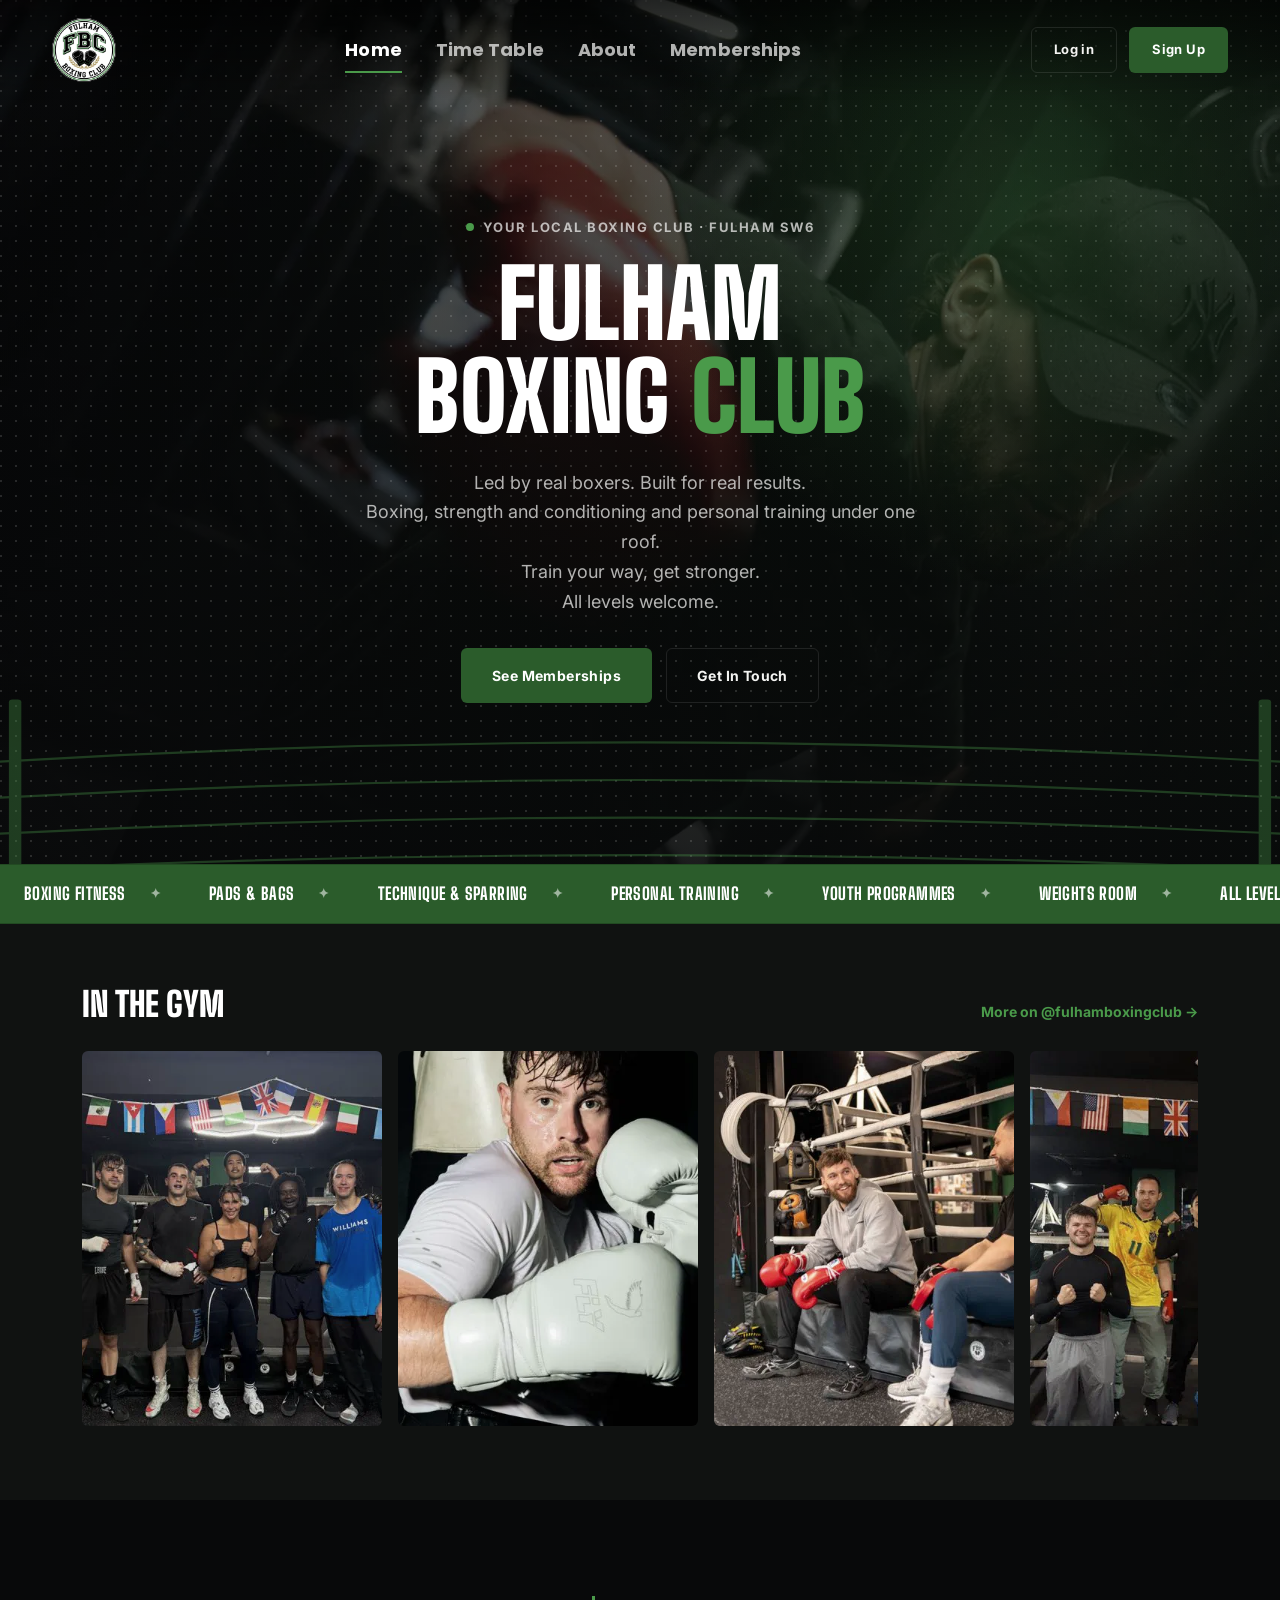
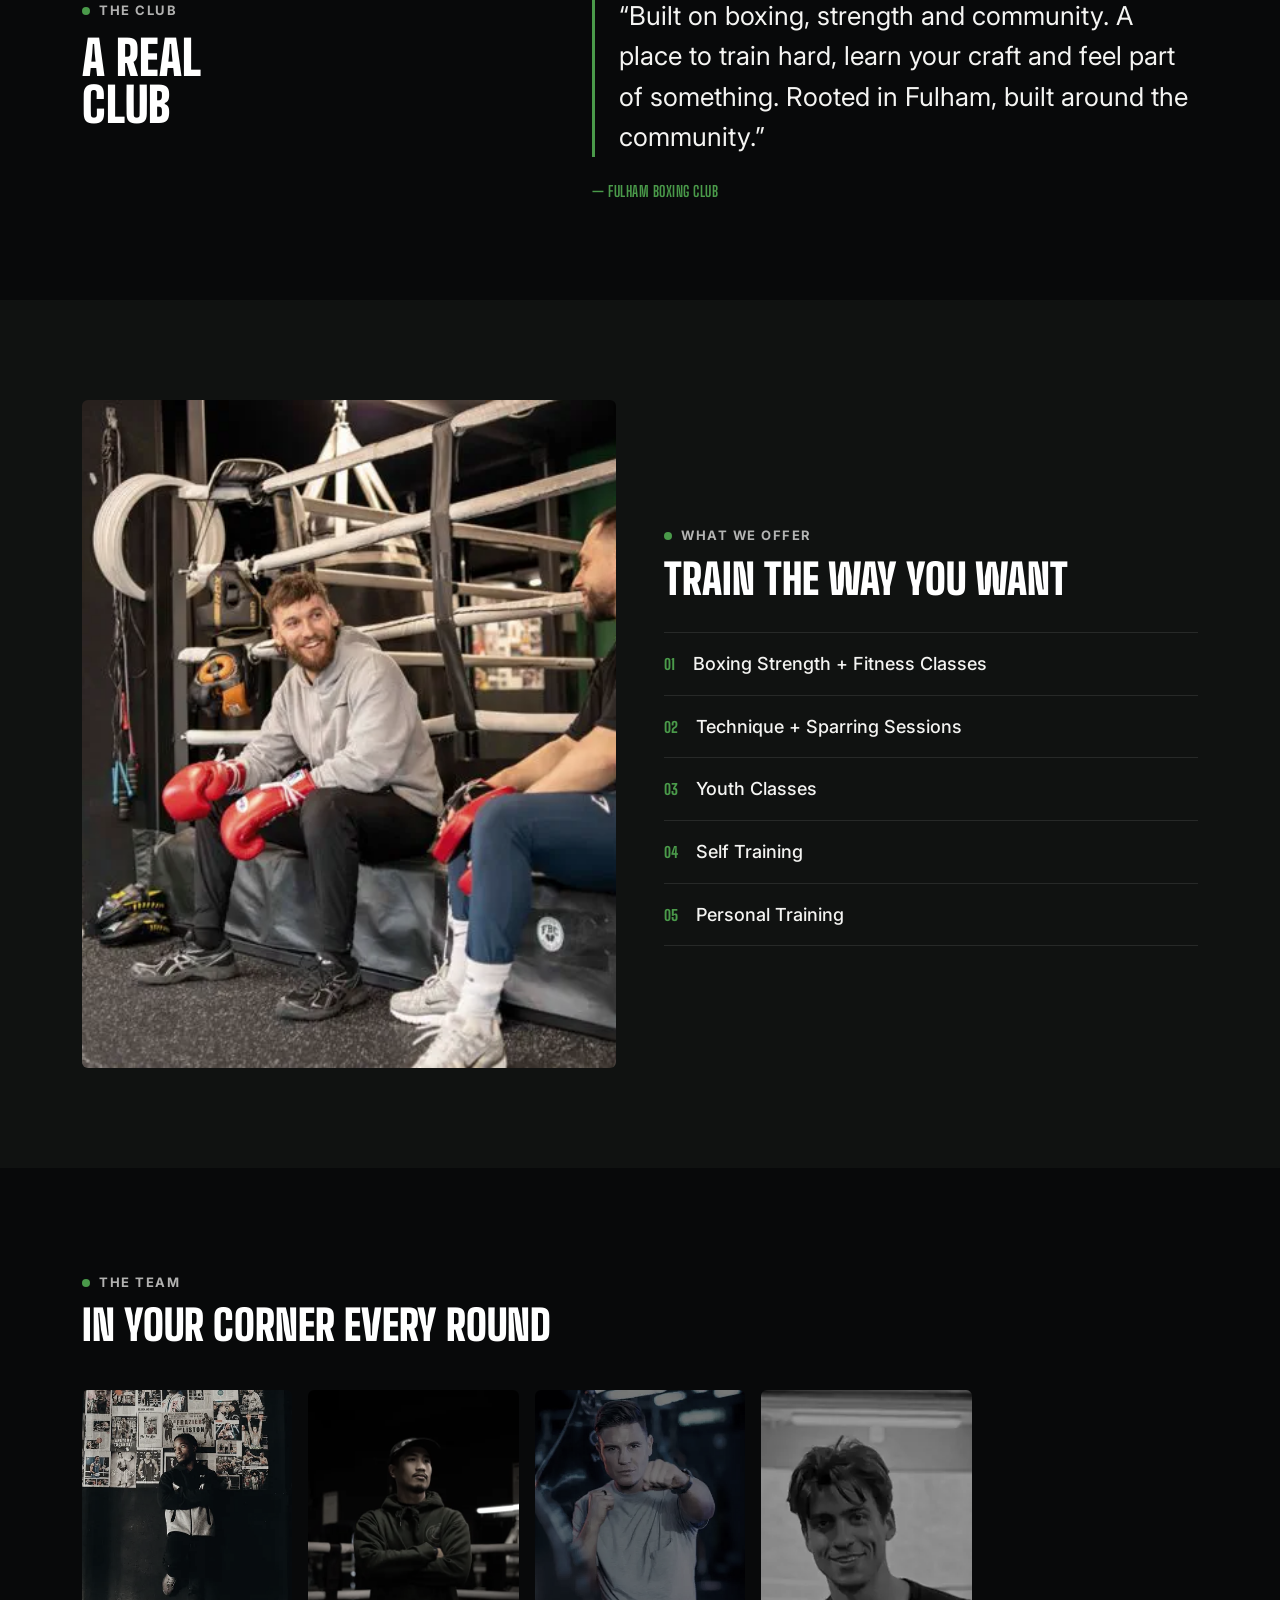
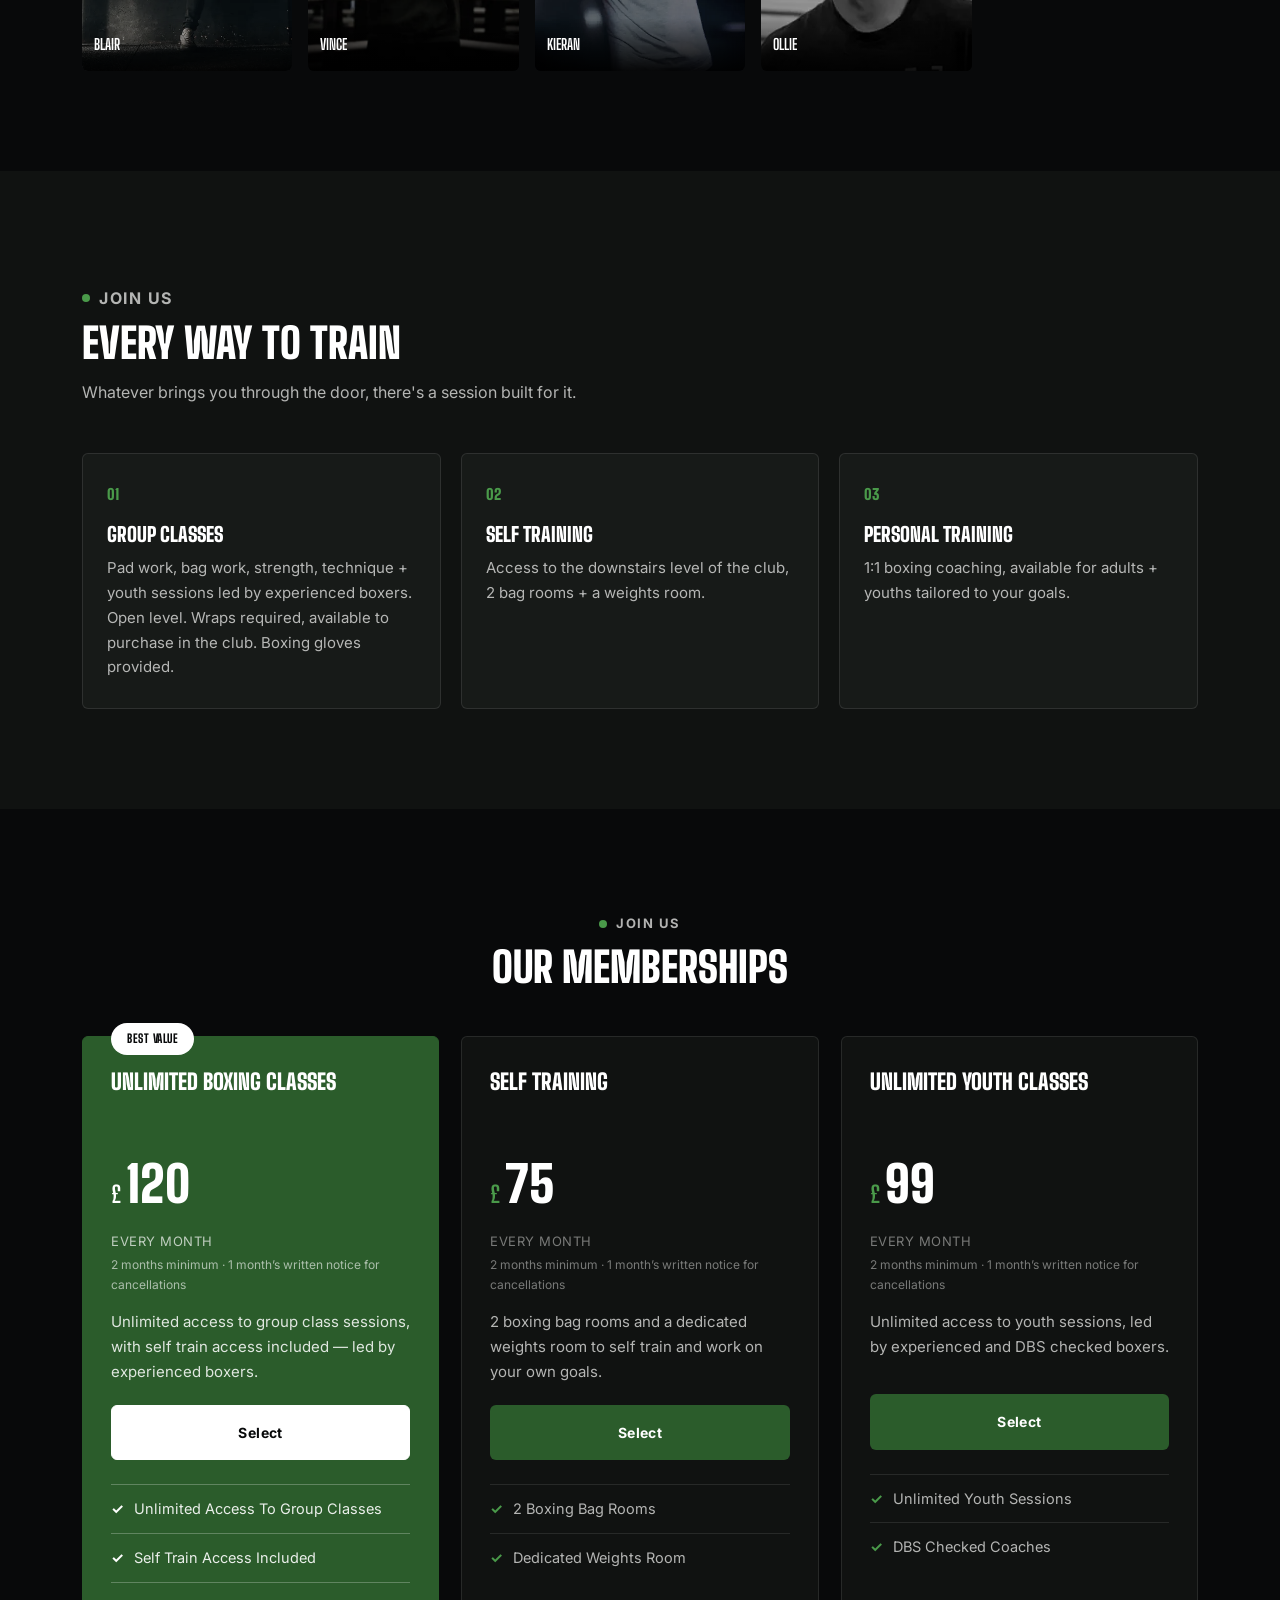
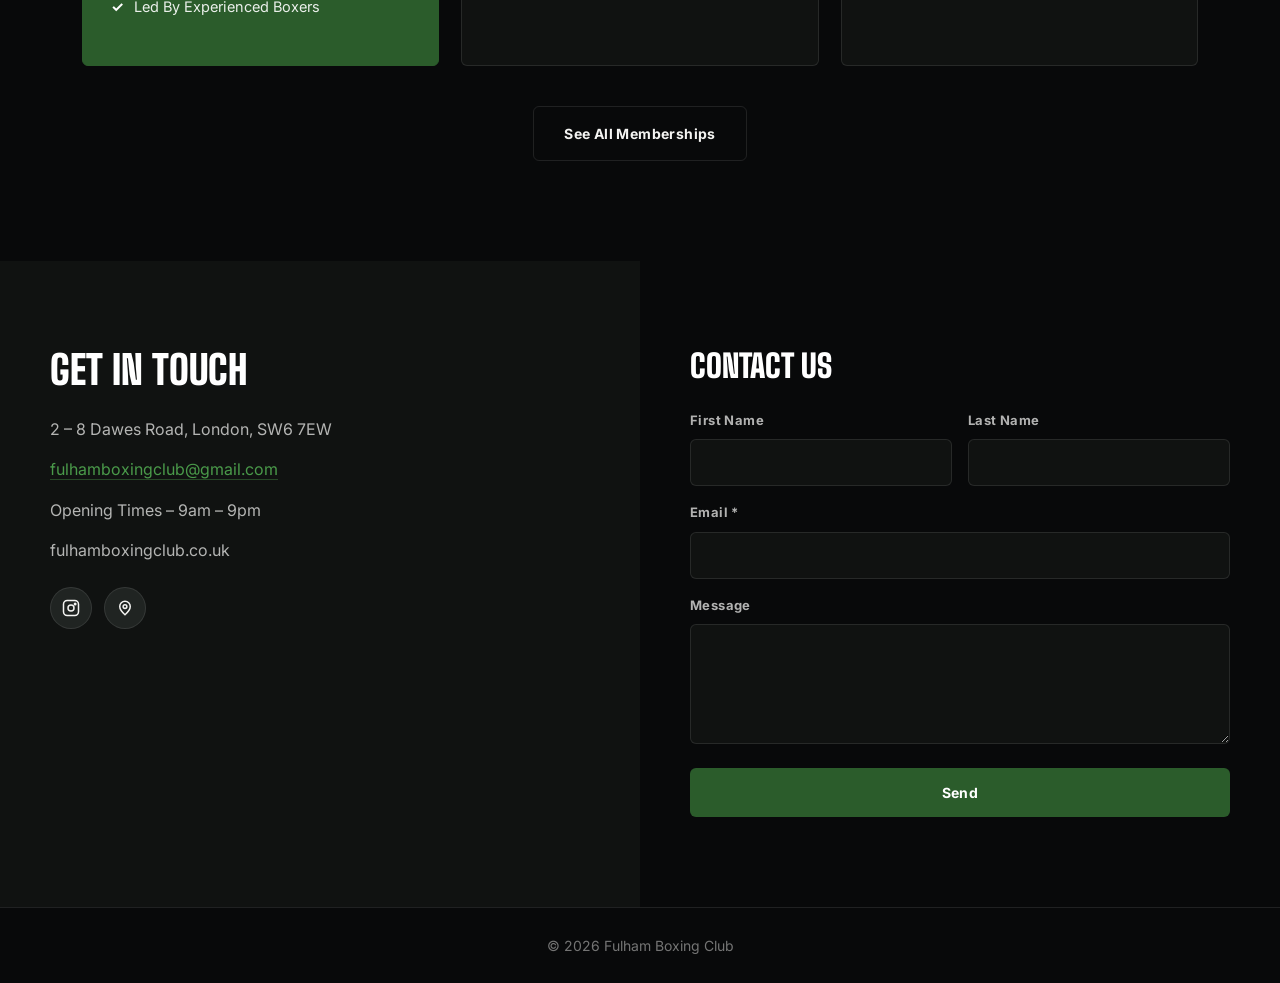
==== commit 0dc0a30c: "Update site copy and build out About/Memberships pages Rewrites hero, Club, Offer, Team, and Join Us" ====
--- a/index.html
+++ b/index.html
@@ -67,7 +67,7 @@
     <div class="hero-copy">
       <p class="eyebrow reveal is-visible">Your Local Boxing Club · Fulham SW6</p>
       <h1 class="reveal is-visible reveal-delay-1">Fulham<br>Boxing <span class="accent">Club</span></h1>
-      <p class="hero-sub reveal is-visible reveal-delay-2">An all-inclusive gym with boxing classes, personal training and a commercial weights area &mdash; walk in any time, everyone's welcome.</p>
+      <p class="hero-sub reveal is-visible reveal-delay-2">Led by real boxers. Built for real results.<br>Boxing, strength and conditioning and personal training under one roof.<br>Train your way, get stronger.<br>All levels welcome.</p>
       <div class="hero-ctas reveal is-visible reveal-delay-3">
         <a href="memberships.html" class="btn btn-primary">See Memberships</a>
         <a href="#contact" class="btn btn-outline">Get In Touch</a>
@@ -107,11 +107,11 @@
   <div class="container promise-grid">
     <div class="reveal">
       <p class="eyebrow">The Club</p>
-      <h2>Not A<br>Corporate<br>Gym</h2>
+      <h2>A Real<br>Club</h2>
     </div>
     <div class="reveal reveal-delay-1">
       <blockquote>
-        &ldquo;A real club, not a corporate gym. Welcoming, inclusive and proudly part of the Fulham neighbourhood &mdash; every level, every background. From socials and events to open mat, corporate and private hire, there's a place for you here.&rdquo;
+        &ldquo;Built on boxing, strength and community. A place to train hard, learn your craft and feel part of something. Rooted in Fulham, built around the community.&rdquo;
       </blockquote>
       <cite>&mdash; Fulham Boxing Club</cite>
     </div>
@@ -128,12 +128,11 @@
       <p class="eyebrow">What We Offer</p>
       <h2>Train The Way You Want</h2>
       <ul class="offer-list">
-        <li><span class="num">01</span><span>Boxing Fitness, Pads &amp; Bags</span></li>
-        <li><span class="num">02</span><span>Technique &amp; Sparring Club</span></li>
-        <li><span class="num">03</span><span>1:1 Personal Training</span></li>
-        <li><span class="num">04</span><span>Youth &amp; Junior Programmes</span></li>
-        <li><span class="num">05</span><span>Self Train / Open Gym Access</span></li>
-        <li><span class="num">06</span><span>Commercial Weights Room</span></li>
+        <li><span class="num">01</span><span>Boxing Strength + Fitness Classes</span></li>
+        <li><span class="num">02</span><span>Technique + Sparring Sessions</span></li>
+        <li><span class="num">03</span><span>Youth Classes</span></li>
+        <li><span class="num">04</span><span>Self Training</span></li>
+        <li><span class="num">05</span><span>Personal Training</span></li>
       </ul>
     </div>
   </div>
@@ -148,11 +147,10 @@
     </div>
 
     <div class="team-grid">
-      <div class="team-card reveal"><img src="assets/team/coach-5.webp" alt="Coach Jimi" loading="lazy"><span class="name">Jimi</span></div>
-      <div class="team-card reveal reveal-delay-1"><img src="assets/team/coach-4.webp" alt="Coach Blair" loading="lazy"><span class="name">Blair</span></div>
-      <div class="team-card reveal reveal-delay-2"><img src="assets/team/coach-6.webp" alt="Coach Vince" loading="lazy"><span class="name">Vince</span></div>
-      <div class="team-card reveal reveal-delay-3"><img src="assets/team/coach-1.webp" alt="Coach Kieran" loading="lazy"><span class="name">Kieran</span></div>
-      <div class="team-card reveal reveal-delay-4"><img src="assets/team/coach-3.webp" alt="Coach Ollie" loading="lazy"><span class="name">Ollie</span></div>
+      <div class="team-card reveal"><img src="assets/team/coach-4.webp" alt="Coach Blair" loading="lazy"><span class="name">Blair</span></div>
+      <div class="team-card reveal reveal-delay-1"><img src="assets/team/coach-6.webp" alt="Coach Vince" loading="lazy"><span class="name">Vince</span></div>
+      <div class="team-card reveal reveal-delay-2"><img src="assets/team/coach-1.webp" alt="Coach Kieran" loading="lazy"><span class="name">Kieran</span></div>
+      <div class="team-card reveal reveal-delay-3"><img src="assets/team/coach-3.webp" alt="Coach Ollie" loading="lazy"><span class="name">Ollie</span></div>
     </div>
   </div>
 </section>
@@ -169,22 +167,17 @@
       <div class="for-card reveal">
         <span class="num">01</span>
         <h3>Group Classes</h3>
-        <p>Pad work, bag drills and real technique led by experienced boxers. High energy, all levels, beginner-friendly with gloves provided.</p>
+        <p>Pad work, bag work, strength, technique + youth sessions led by experienced boxers. Open level. Wraps required, available to purchase in the club. Boxing gloves provided.</p>
       </div>
       <div class="for-card reveal reveal-delay-1">
         <span class="num">02</span>
-        <h3>Personal Training</h3>
-        <p>One-to-one and youth coaching tailored to your goals. From first jab to fight-ready conditioning.</p>
+        <h3>Self Training</h3>
+        <p>Access to the downstairs level of the club, 2 bag rooms + a weights room.</p>
       </div>
       <div class="for-card reveal reveal-delay-2">
         <span class="num">03</span>
-        <h3>Self Train</h3>
-        <p>Full access to the downstairs gym floor &mdash; 2 bag rooms, a dedicated weights room and changing rooms.</p>
-      </div>
-      <div class="for-card reveal reveal-delay-3">
-        <span class="num">04</span>
-        <h3>Community</h3>
-        <p>A real club, not a corporate gym. Socials, events, open mat and corporate &amp; private hire.</p>
+        <h3>Personal Training</h3>
+        <p>1:1 boxing coaching, available for adults + youths tailored to your goals.</p>
       </div>
     </div>
   </div>
@@ -204,39 +197,39 @@
         <h3>Unlimited Boxing Classes</h3>
         <div class="amount"><span class="currency">£</span><span class="num">120</span></div>
         <p class="cadence">Every month</p>
-        <p class="price-desc">Get unlimited access to all of our classes &mdash; 6 different types daily to suit all your wants &amp; needs, from fitness to technical &amp; sparring.</p>
+        <p class="price-terms">2 months minimum &middot; 1 month&rsquo;s written notice for cancellations</p>
+        <p class="price-desc">Unlimited access to group class sessions, with self train access included &mdash; led by experienced boxers.</p>
         <a href="memberships.html" class="btn btn-outline btn-block" style="background:var(--white);color:var(--bg);border-color:var(--white);">Select</a>
         <ul class="perks">
-          <li>Unlimited Access</li>
-          <li>Dedicated Professional Coaches</li>
-          <li>Cancel Anytime</li>
-          <li>Self Train Included</li>
+          <li>Unlimited Access To Group Classes</li>
+          <li>Self Train Access Included</li>
+          <li>Led By Experienced Boxers</li>
         </ul>
       </div>
 
       <div class="price-card reveal reveal-delay-1">
-        <h3>Self Train / Open Access</h3>
+        <h3>Self Training</h3>
         <div class="amount"><span class="currency">£</span><span class="num">75</span></div>
         <p class="cadence">Every month</p>
-        <p class="price-desc">Full access to the downstairs gym floor to self train and work on your own goals. 2 bag rooms, our weights room and changing rooms.</p>
+        <p class="price-terms">2 months minimum &middot; 1 month&rsquo;s written notice for cancellations</p>
+        <p class="price-desc">2 boxing bag rooms and a dedicated weights room to self train and work on your own goals.</p>
         <a href="memberships.html" class="btn btn-primary btn-block">Select</a>
         <ul class="perks">
           <li>2 Boxing Bag Rooms</li>
           <li>Dedicated Weights Room</li>
-          <li>Changing Rooms</li>
         </ul>
       </div>
 
       <div class="price-card reveal reveal-delay-2">
-        <h3>Single Boxing Session</h3>
-        <div class="amount"><span class="currency">£</span><span class="num">22</span></div>
-        <p class="cadence">&nbsp;</p>
-        <p class="price-desc">Access a boxing class.</p>
+        <h3>Unlimited Youth Classes</h3>
+        <div class="amount"><span class="currency">£</span><span class="num">99</span></div>
+        <p class="cadence">Every month</p>
+        <p class="price-terms">2 months minimum &middot; 1 month&rsquo;s written notice for cancellations</p>
+        <p class="price-desc">Unlimited access to youth sessions, led by experienced and DBS checked boxers.</p>
         <a href="memberships.html" class="btn btn-primary btn-block">Select</a>
         <ul class="perks">
-          <li>Expert Coaching Guidance</li>
-          <li>Flexible Scheduling</li>
-          <li>No Long-Term Commitment</li>
+          <li>Unlimited Youth Sessions</li>
+          <li>DBS Checked Coaches</li>
         </ul>
       </div>
     </div>
--- a/css/style.css
+++ b/css/style.css
@@ -445,10 +445,13 @@
   gap: 44px;
   align-items: start;
 }
-.promise h2 {
+.promise h2, .promise h1 {
   font-size: clamp(30px, 4vw, 48px);
   color: var(--white);
 }
+.promise .about-body { color: var(--text-dim); font-size: 16px; margin-top: 18px; max-width: 62ch; }
+.page-hero { padding: 160px 0 60px; min-height: 100vh; display: flex; align-items: center; }
+.page-hero .container { width: 100%; }
 .promise blockquote {
   font-size: clamp(20px, 2.4vw, 26px);
   font-weight: 400;
@@ -547,7 +550,7 @@
 .for-you-head p { margin-top: 14px; color: var(--text-dim); font-size: 16px; }
 .for-grid {
   display: grid;
-  grid-template-columns: repeat(4, 1fr);
+  grid-template-columns: repeat(3, 1fr);
   gap: 20px;
 }
 .for-card {
@@ -623,8 +626,10 @@
 .price-card .amount .currency { font-family: var(--font-display); font-size: 23px; font-weight: 700; color: var(--green-light); }
 .price-card.highlight .amount .currency { color: var(--white); }
 .price-card .amount .num { font-family: var(--font-display); font-size: 50px; font-weight: 900; color: var(--white); }
-.price-card .cadence { color: var(--text-faint); font-size: 13px; margin: 6px 0 18px; text-transform: uppercase; letter-spacing: 0.5px; }
+.price-card .cadence { color: var(--text-faint); font-size: 13px; margin: 6px 0 2px; text-transform: uppercase; letter-spacing: 0.5px; }
 .price-card.highlight .cadence { color: rgba(255,255,255,0.7); }
+.price-card .price-terms { color: var(--text-faint); font-size: 12px; margin: 0 0 16px; }
+.price-card.highlight .price-terms { color: rgba(255,255,255,0.6); }
 .price-card .price-desc { color: var(--text-dim); font-size: 15px; margin-bottom: 20px; min-height: 64px; }
 .price-card.highlight .price-desc { color: rgba(255,255,255,0.85); }
 .price-card .btn { margin-bottom: 24px; }
@@ -705,6 +710,42 @@
 }
 .placeholder-page h1 { font-size: clamp(32px, 5vw, 52px); color: var(--white); }
 .placeholder-page p { color: var(--text-dim); font-size: 16px; max-width: 440px; }
+
+/* ---------- Memberships page: intro + package tiers ---------- */
+.memberships-intro { padding: 160px 0 20px; }
+.memberships-intro .eyebrow { margin-bottom: 10px; }
+.memberships-intro h1 { font-size: clamp(32px, 5vw, 52px); color: var(--white); max-width: 720px; }
+.memberships-intro p.lead { margin-top: 16px; color: var(--text-dim); font-size: 16px; max-width: 620px; }
+
+.package-section { padding: 70px 0; background: var(--panel-1); }
+.package-section.alt { background: var(--bg); }
+.package-head { max-width: 560px; margin-bottom: 36px; }
+.package-head h2 { font-size: clamp(24px, 3vw, 34px); color: var(--white); }
+.package-head p { margin-top: 10px; color: var(--text-dim); font-size: 15px; }
+.package-subhead { font-family: var(--font-nav); font-weight: 600; text-transform: uppercase; letter-spacing: 0.5px; font-size: 13px; color: var(--green-light); margin: 36px 0 16px; }
+.package-subhead:first-of-type { margin-top: 0; }
+
+.package-grid {
+  display: grid;
+  grid-template-columns: repeat(4, 1fr);
+  gap: 18px;
+}
+.package-card {
+  background: var(--panel-2);
+  border: 1px solid var(--line);
+  border-radius: var(--radius);
+  padding: 24px 20px;
+  transition: transform 0.3s var(--ease), border-color 0.3s var(--ease);
+}
+.package-card:hover { transform: translateY(-4px); border-color: var(--green-light); }
+.package-card h3 { font-family: var(--font-display); font-size: 16px; color: var(--white); text-transform: uppercase; margin-bottom: 14px; line-height: 1.2; min-height: 38px; }
+.package-card .amount { display: flex; align-items: baseline; gap: 3px; margin-bottom: 8px; }
+.package-card .amount .currency { font-family: var(--font-display); font-weight: 700; font-size: 16px; color: var(--green-light); }
+.package-card .amount .num { font-family: var(--font-display); font-weight: 900; font-size: 34px; color: var(--white); }
+.package-card .validity { color: var(--text-faint); font-size: 12.5px; }
+
+@media (max-width: 1080px) { .package-grid { grid-template-columns: repeat(2, 1fr); } }
+@media (max-width: 600px) { .package-grid { grid-template-columns: 1fr; } }
 
 /* ---------- Responsive ---------- */
 @media (max-width: 1080px) {
